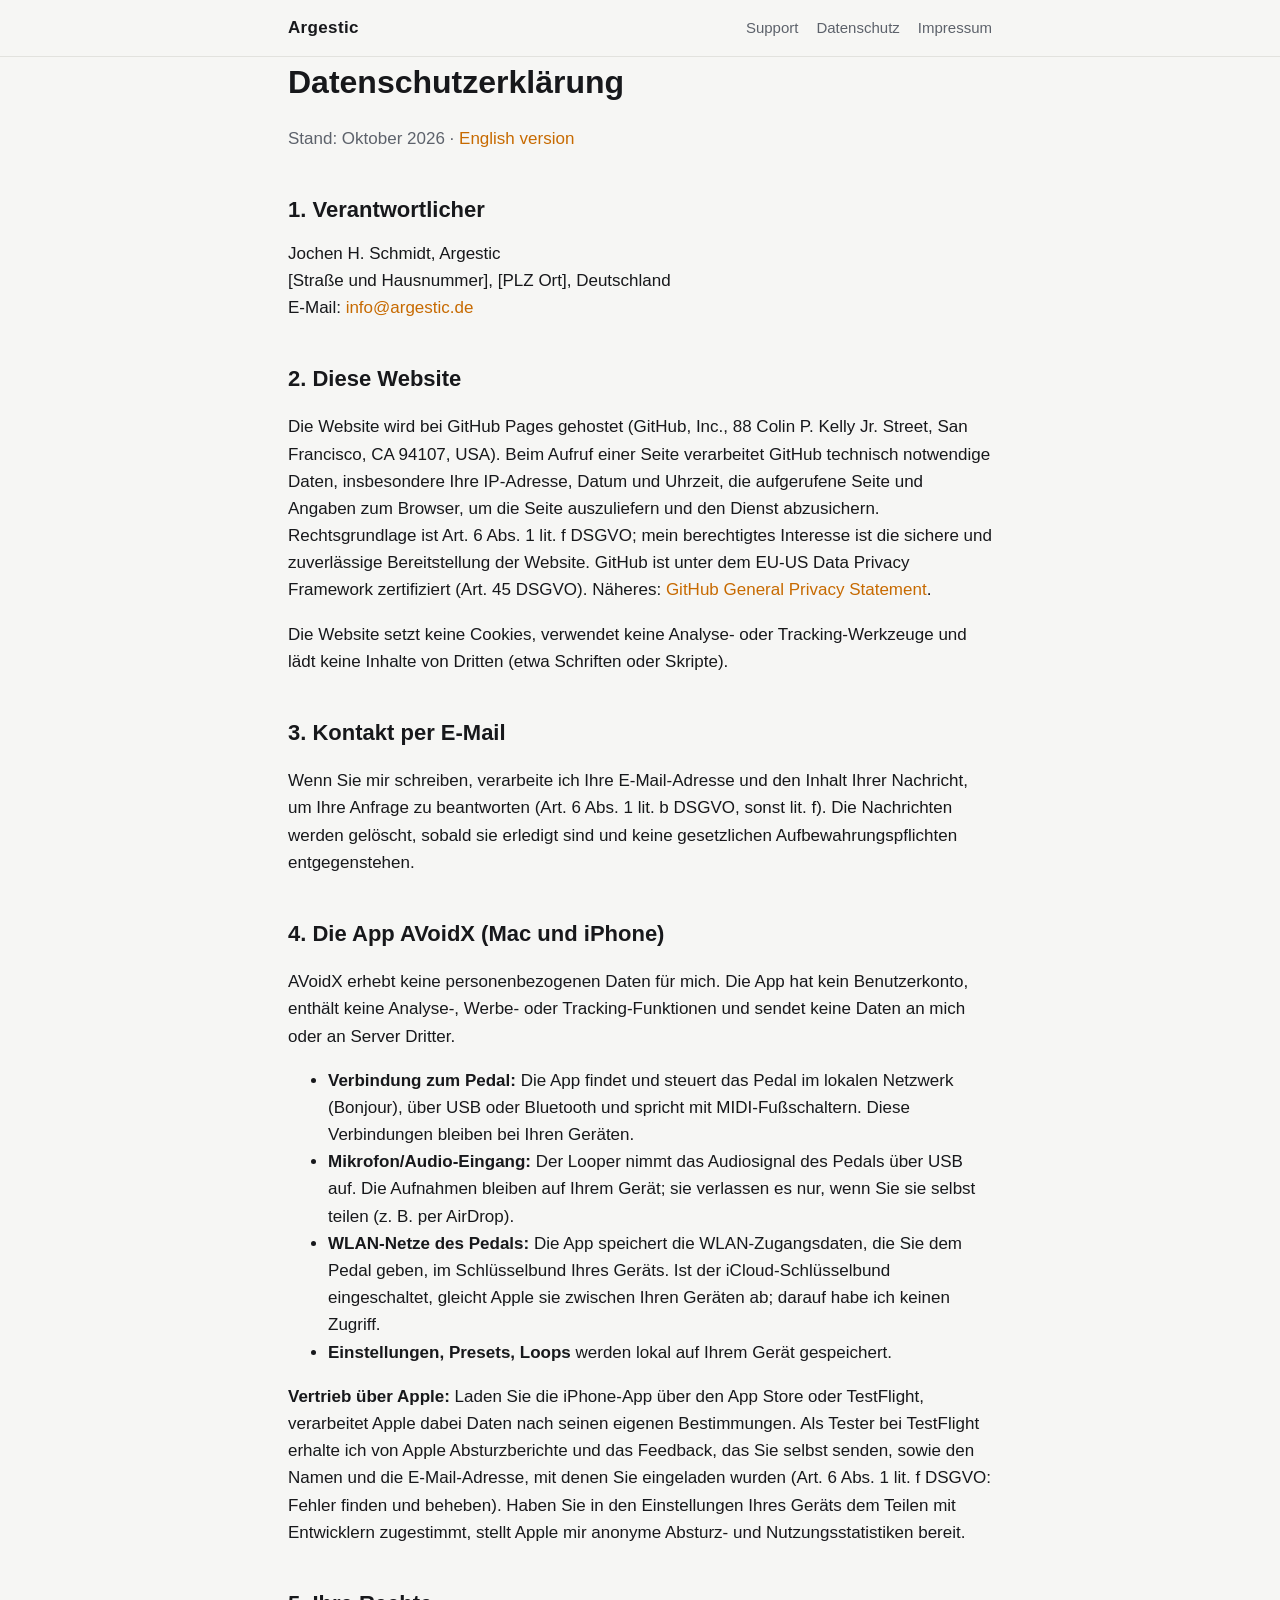
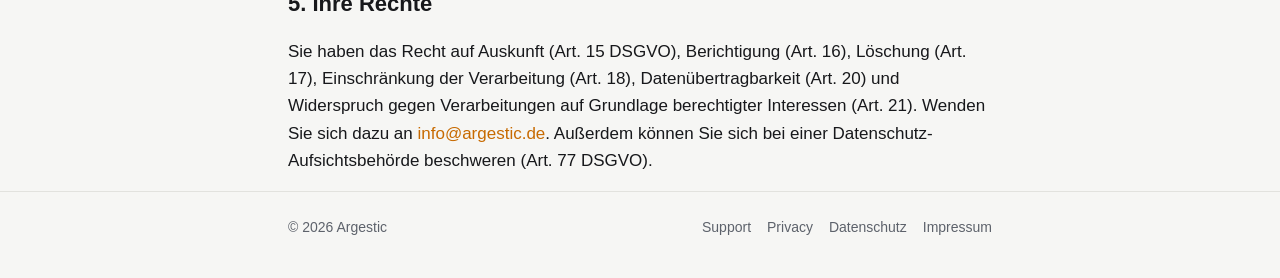
==== datenschutz.html @ 0b1c0c46 "The site: AVoidX, support, privacy, Impressum (address still to fill in)" ====
<!doctype html>
<html lang="de">
<head>
  <meta charset="utf-8">
  <meta name="viewport" content="width=device-width, initial-scale=1">
  <title>Datenschutz — Argestic</title>
  <link rel="icon" type="image/png" href="assets/favicon.png">
  <link rel="stylesheet" href="assets/style.css">
</head>
<body>
  <header class="site">
    <div class="wrap">
      <a class="brand" href="./">Argestic</a>
      <nav>
        <a href="support.html">Support</a>
        <a href="datenschutz.html">Datenschutz</a>
        <a href="impressum.html">Impressum</a>
      </nav>
    </div>
  </header>

  <main class="wrap">
    <article>
      <h1>Datenschutzerklärung</h1>
      <p class="muted">Stand: Oktober 2026 · <a href="privacy.html">English version</a></p>

      <h2>1. Verantwortlicher</h2>
      <address>
        Jochen H. Schmidt, Argestic<br>
        [Straße und Hausnummer], [PLZ Ort], Deutschland<br>
        E-Mail: <a href="mailto:info@argestic.de">info@argestic.de</a>
      </address>

      <h2>2. Diese Website</h2>
      <p>Die Website wird bei GitHub Pages gehostet (GitHub, Inc., 88 Colin P. Kelly Jr. Street,
        San Francisco, CA 94107, USA). Beim Aufruf einer Seite verarbeitet GitHub technisch notwendige
        Daten, insbesondere Ihre IP-Adresse, Datum und Uhrzeit, die aufgerufene Seite und Angaben zum
        Browser, um die Seite auszuliefern und den Dienst abzusichern. Rechtsgrundlage ist
        Art. 6 Abs. 1 lit. f DSGVO; mein berechtigtes Interesse ist die sichere und zuverlässige
        Bereitstellung der Website. GitHub ist unter dem EU-US Data Privacy Framework zertifiziert
        (Art. 45 DSGVO). Näheres: <a href="https://docs.github.com/site-policy/privacy-policies/github-general-privacy-statement">GitHub General Privacy Statement</a>.</p>
      <p>Die Website setzt keine Cookies, verwendet keine Analyse- oder Tracking-Werkzeuge und lädt keine
        Inhalte von Dritten (etwa Schriften oder Skripte).</p>

      <h2>3. Kontakt per E-Mail</h2>
      <p>Wenn Sie mir schreiben, verarbeite ich Ihre E-Mail-Adresse und den Inhalt Ihrer Nachricht, um
        Ihre Anfrage zu beantworten (Art. 6 Abs. 1 lit. b DSGVO, sonst lit. f). Die Nachrichten werden
        gelöscht, sobald sie erledigt sind und keine gesetzlichen Aufbewahrungspflichten entgegenstehen.</p>

      <h2>4. Die App AVoidX (Mac und iPhone)</h2>
      <p>AVoidX erhebt keine personenbezogenen Daten für mich. Die App hat kein Benutzerkonto, enthält
        keine Analyse-, Werbe- oder Tracking-Funktionen und sendet keine Daten an mich oder an Server
        Dritter.</p>
      <ul>
        <li><strong>Verbindung zum Pedal:</strong> Die App findet und steuert das Pedal im lokalen
          Netzwerk (Bonjour), über USB oder Bluetooth und spricht mit MIDI-Fußschaltern. Diese
          Verbindungen bleiben bei Ihren Geräten.</li>
        <li><strong>Mikrofon/Audio-Eingang:</strong> Der Looper nimmt das Audiosignal des Pedals über
          USB auf. Die Aufnahmen bleiben auf Ihrem Gerät; sie verlassen es nur, wenn Sie sie selbst
          teilen (z. B. per AirDrop).</li>
        <li><strong>WLAN-Netze des Pedals:</strong> Die App speichert die WLAN-Zugangsdaten, die Sie dem
          Pedal geben, im Schlüsselbund Ihres Geräts. Ist der iCloud-Schlüsselbund eingeschaltet,
          gleicht Apple sie zwischen Ihren Geräten ab; darauf habe ich keinen Zugriff.</li>
        <li><strong>Einstellungen, Presets, Loops</strong> werden lokal auf Ihrem Gerät gespeichert.</li>
      </ul>
      <p><strong>Vertrieb über Apple:</strong> Laden Sie die iPhone-App über den App Store oder
        TestFlight, verarbeitet Apple dabei Daten nach seinen eigenen Bestimmungen. Als Tester bei
        TestFlight erhalte ich von Apple Absturzberichte und das Feedback, das Sie selbst senden, sowie
        den Namen und die E-Mail-Adresse, mit denen Sie eingeladen wurden (Art. 6 Abs. 1 lit. f DSGVO:
        Fehler finden und beheben). Haben Sie in den Einstellungen Ihres Geräts dem Teilen mit
        Entwicklern zugestimmt, stellt Apple mir anonyme Absturz- und Nutzungsstatistiken bereit.</p>

      <h2>5. Ihre Rechte</h2>
      <p>Sie haben das Recht auf Auskunft (Art. 15 DSGVO), Berichtigung (Art. 16), Löschung (Art. 17),
        Einschränkung der Verarbeitung (Art. 18), Datenübertragbarkeit (Art. 20) und Widerspruch gegen
        Verarbeitungen auf Grundlage berechtigter Interessen (Art. 21). Wenden Sie sich dazu an
        <a href="mailto:info@argestic.de">info@argestic.de</a>. Außerdem können Sie sich bei einer
        Datenschutz-Aufsichtsbehörde beschweren (Art. 77 DSGVO).</p>
    </article>
  </main>

  <footer class="site">
    <div class="wrap">
      <span>© 2026 Argestic</span>
      <nav>
        <a href="support.html">Support</a>
        <a href="privacy.html">Privacy</a>
        <a href="datenschutz.html">Datenschutz</a>
        <a href="impressum.html">Impressum</a>
      </nav>
    </div>
  </footer>
</body>
</html>
---- assets/style.css ----
:root {
  --bg: #0e0f12;
  --panel: #17191e;
  --line: #262a31;
  --text: #e8e9ec;
  --muted: #9aa0aa;
  --accent: #ff9f2e;
  --max: 46rem;
}

@media (prefers-color-scheme: light) {
  :root {
    --bg: #f6f6f4;
    --panel: #ffffff;
    --line: #e2e2de;
    --text: #17181b;
    --muted: #5d626b;
    --accent: #c76a00;
  }
}

* { box-sizing: border-box; }

html { -webkit-text-size-adjust: 100%; }

body {
  margin: 0;
  background: var(--bg);
  color: var(--text);
  font: 17px/1.6 -apple-system, BlinkMacSystemFont, "SF Pro Text", "Segoe UI", Roboto, Helvetica, Arial, sans-serif;
}

a { color: var(--accent); text-decoration: none; }
a:hover { text-decoration: underline; }

.wrap { max-width: var(--max); margin: 0 auto; padding: 0 16px; }

header.site {
  border-bottom: 1px solid var(--line);
}
header.site .wrap {
  display: flex; align-items: center; justify-content: space-between;
  min-height: 56px; gap: 16px;
}
header.site .brand { color: var(--text); font-weight: 700; letter-spacing: .02em; }
header.site nav { display: flex; gap: 18px; font-size: 15px; }
header.site nav a { color: var(--muted); }
header.site nav a:hover { color: var(--text); text-decoration: none; }

main { padding: 48px 0 64px; }

.hero { text-align: center; padding: 16px 0 32px; }
.hero img { width: 128px; height: 128px; }
.hero h1 { font-size: clamp(30px, 6vw, 44px); line-height: 1.15; margin: 20px 0 8px; letter-spacing: -.01em; }
.hero p.lead { color: var(--muted); font-size: 19px; margin: 0 auto; max-width: 34rem; }

.platforms {
  display: grid; grid-template-columns: repeat(auto-fit, minmax(240px, 1fr));
  gap: 16px; margin: 40px 0;
}
.card {
  background: var(--panel); border: 1px solid var(--line); border-radius: 16px;
  padding: 20px 22px;
}
.card h3 { margin: 0 0 6px; font-size: 18px; }
.card p { margin: 0; color: var(--muted); font-size: 15px; }
.badge {
  display: inline-block; margin-top: 12px; padding: 3px 10px; border-radius: 999px;
  font-size: 13px; font-weight: 600; color: var(--accent);
  border: 1px solid color-mix(in srgb, var(--accent) 45%, transparent);
}

h2 { font-size: 22px; margin: 40px 0 12px; }
h3 { font-size: 18px; margin: 28px 0 8px; }
ul.features { padding-left: 1.2em; }
ul.features li { margin: 6px 0; }
.muted { color: var(--muted); }
.small { font-size: 14px; }

article h1 { font-size: 32px; margin: 0 0 8px; }
article p, article li { overflow-wrap: anywhere; }
address { font-style: normal; }

footer.site { border-top: 1px solid var(--line); padding: 24px 0 40px; font-size: 14px; color: var(--muted); }
footer.site .wrap { display: flex; flex-wrap: wrap; gap: 8px 20px; justify-content: space-between; }
footer.site nav { display: flex; flex-wrap: wrap; gap: 8px 16px; }
footer.site a { color: var(--muted); }
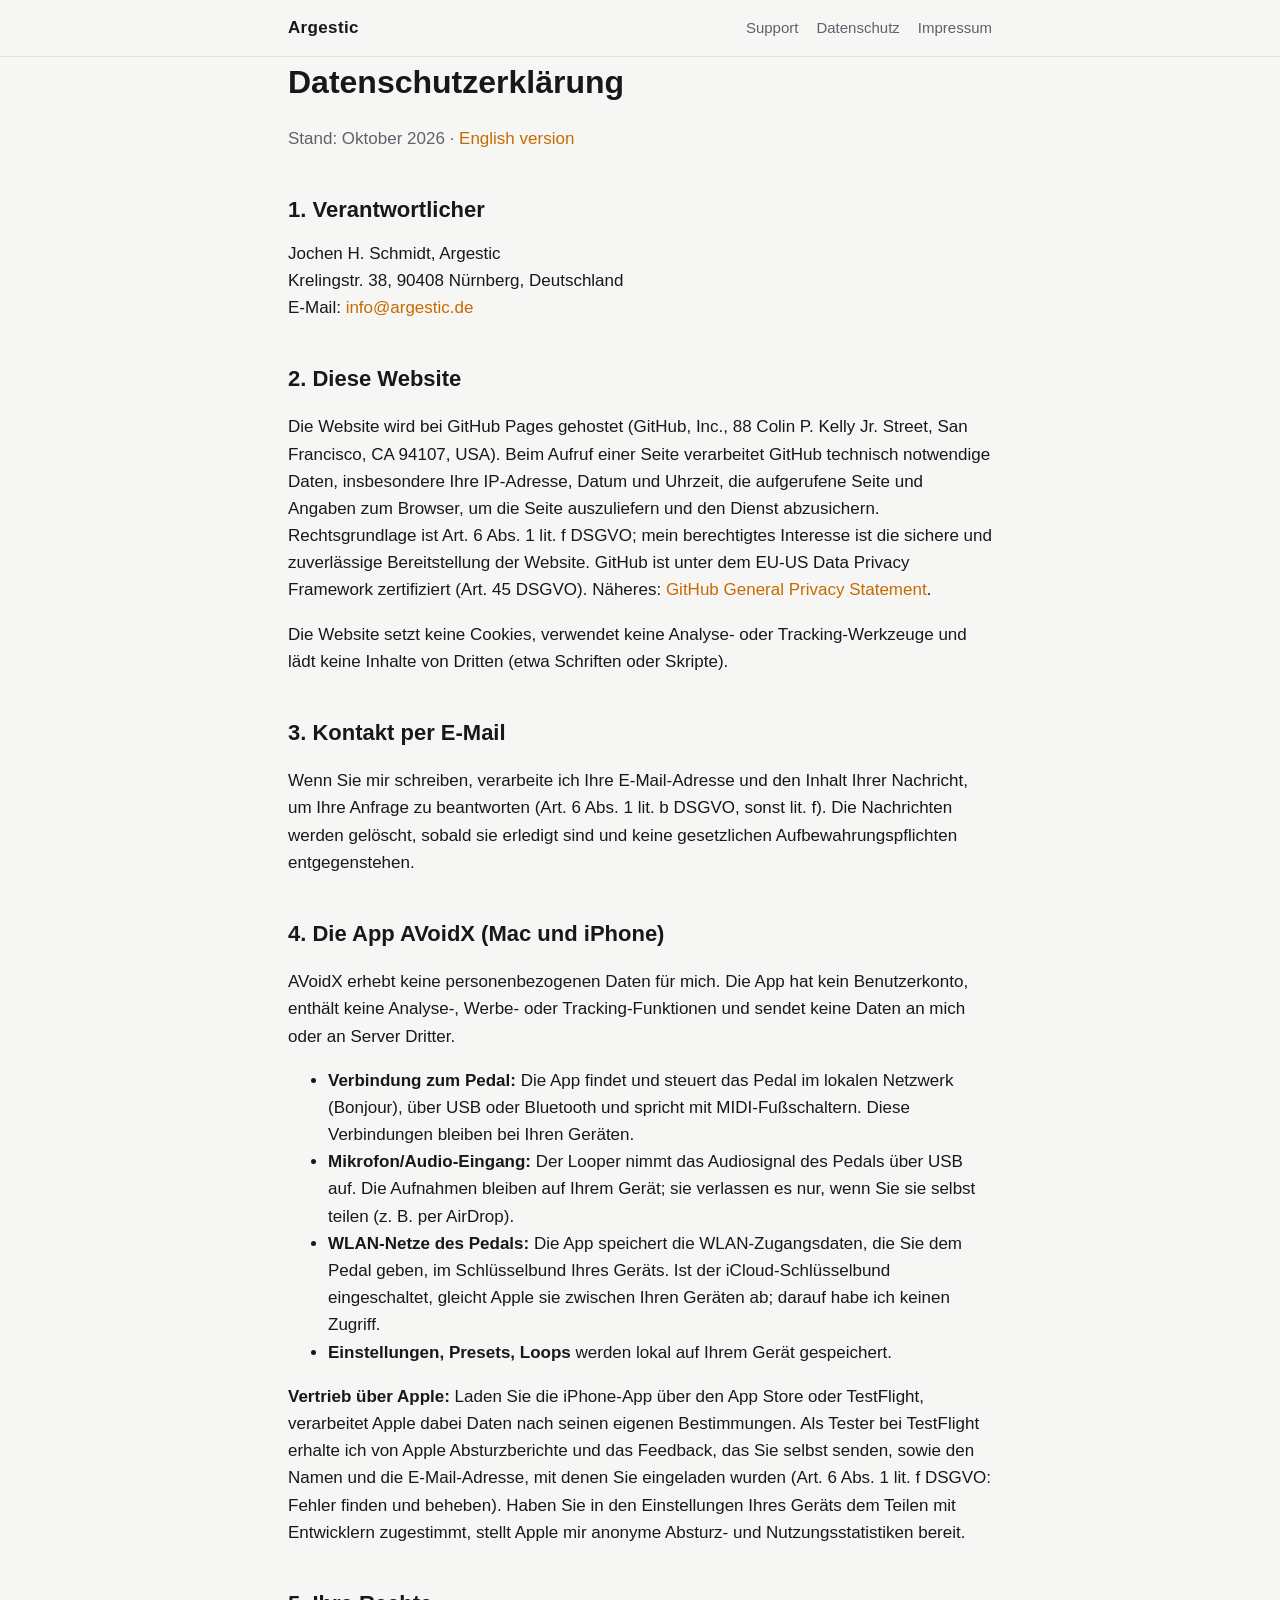
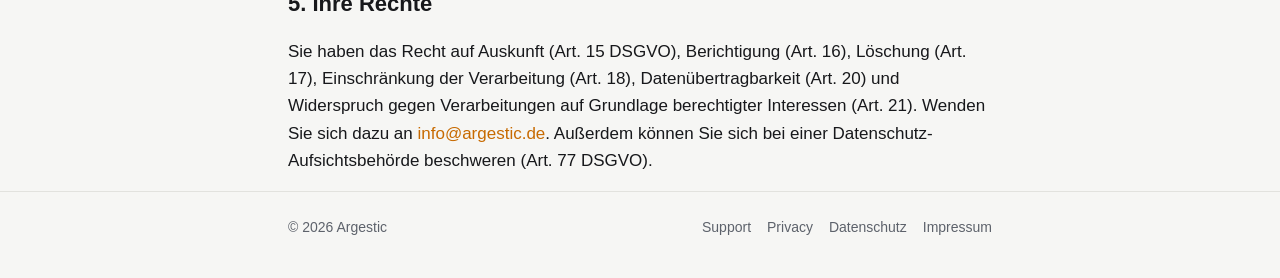
==== commit 25834484: "Impressum and privacy: the address" ====
--- a/datenschutz.html
+++ b/datenschutz.html
@@ -27,7 +27,7 @@
       <h2>1. Verantwortlicher</h2>
       <address>
         Jochen H. Schmidt, Argestic<br>
-        [Straße und Hausnummer], [PLZ Ort], Deutschland<br>
+        Krelingstr. 38, 90408 Nürnberg, Deutschland<br>
         E-Mail: <a href="mailto:info@argestic.de">info@argestic.de</a>
       </address>
 
